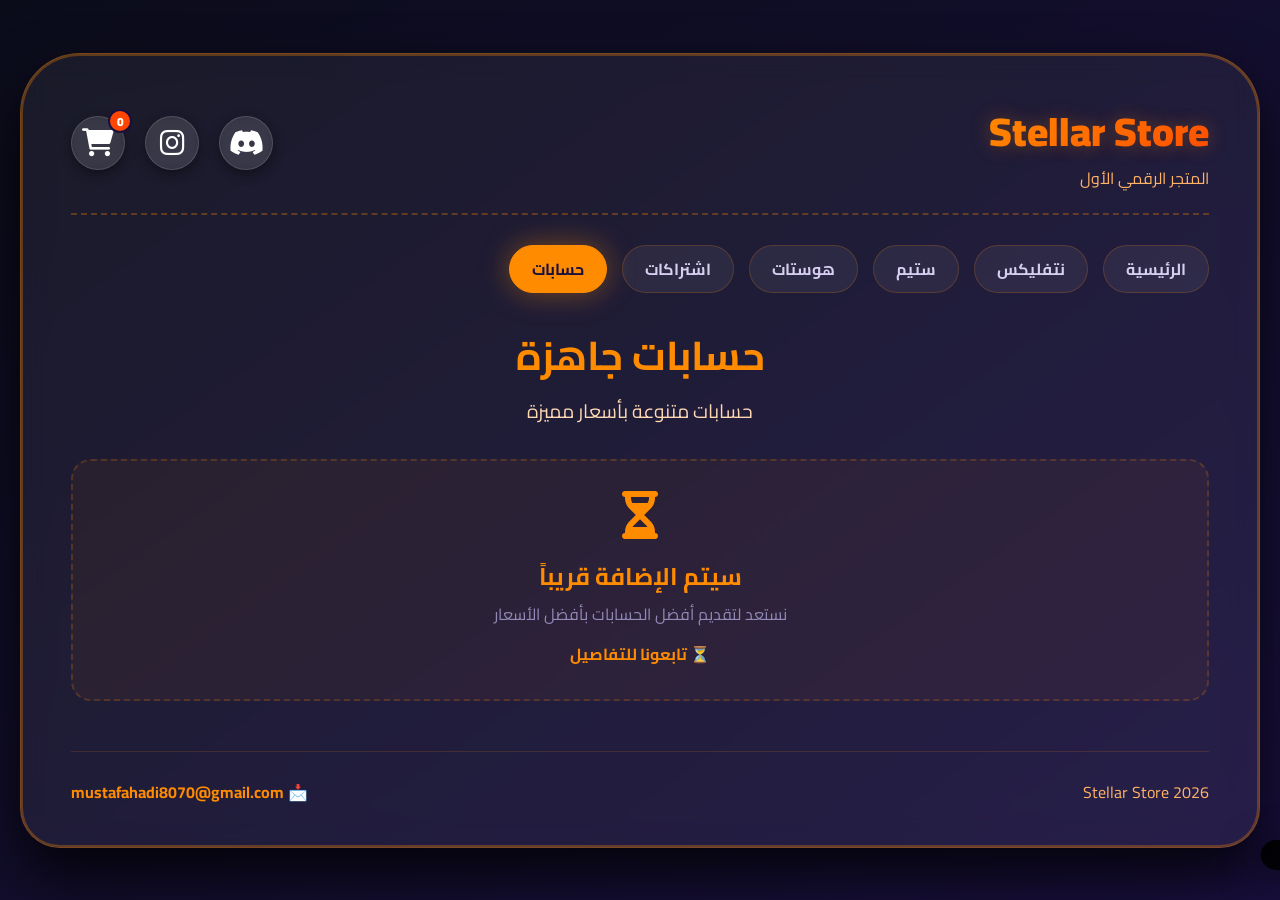
==== accounts.html @ 6b69364e "Add files via upload" ====
<!DOCTYPE html>
<html lang="ar" dir="rtl">
<head>
    <meta charset="UTF-8">
    <meta name="viewport" content="width=device-width, initial-scale=1.0">
    <title>Stellar Store – حسابات</title>
    <link rel="preconnect" href="https://fonts.googleapis.com">
    <link rel="preconnect" href="https://fonts.gstatic.com" crossorigin>
    <link href="https://fonts.googleapis.com/css2?family=Cairo:wght@400;700;900&display=swap" rel="stylesheet">
    <link rel="stylesheet" href="https://cdnjs.cloudflare.com/ajax/libs/font-awesome/6.0.0-beta3/css/all.min.css">
    <link rel="stylesheet" href="style.css">
    <style>
        .accounts-grid {
            display: grid;
            grid-template-columns: repeat(auto-fit, minmax(280px, 1fr));
            gap: 25px;
            margin: 30px 0;
        }
        .account-card {
            background: rgba(255, 255, 255, 0.07);
            border-radius: 30px;
            padding: 25px 20px;
            text-align: center;
            backdrop-filter: blur(6px);
            border: 1px solid rgba(255, 255, 255, 0.08);
            transition: all 0.3s ease;
            box-shadow: 0 8px 20px rgba(0, 0, 0, 0.4);
        }
        .account-card:hover {
            transform: translateY(-12px) scale(1.02);
            background: rgba(255, 140, 0, 0.15);
            border-color: #ff8c00;
            box-shadow: 0 15px 45px rgba(255, 140, 0, 0.25);
            filter: blur(0.3px) brightness(1.2);
        }
        .account-card i {
            font-size: 4rem;
            margin-bottom: 15px;
            background: linear-gradient(135deg, #ff8c00, #ff4500);
            -webkit-background-clip: text;
            -webkit-text-fill-color: transparent;
            background-clip: text;
        }
        .account-card h3 {
            color: #fff4e6;
            font-size: 1.5rem;
            margin-bottom: 5px;
        }
        .account-card p {
            color: #ffcc99;
            font-size: 0.95rem;
            margin-bottom: 10px;
        }
        .account-card .price-tag {
            font-size: 1.3rem;
            margin: 10px 0;
        }
        .account-card .btn-cart {
            font-size: 0.95rem;
            padding: 8px 25px;
        }
        .coming-soon {
            background: rgba(255, 140, 0, 0.05);
            border-radius: 20px;
            padding: 30px;
            text-align: center;
            border: 2px dashed rgba(255, 140, 0, 0.2);
            margin: 30px 0;
        }
        .coming-soon i {
            font-size: 3rem;
            color: #ff8c00;
            margin-bottom: 15px;
        }
        .coming-soon h3 {
            color: #ff8c00;
            font-size: 1.5rem;
        }
        .coming-soon p {
            color: #928bb8;
        }
        .section-title {
            color: #ff8c00;
            font-size: 1.8rem;
            margin: 30px 0 15px;
            text-align: center;
        }
    </style>
</head>
<body>
<div class="container">
    <header class="header">
        <div class="logo">
            <h1>Stellar Store</h1>
            <span>المتجر الرقمي الأول</span>
        </div>
        <div class="social-icons">
            <a href="https://discord.gg/4xdy38BU9E" target="_blank" rel="noopener noreferrer"><i class="fab fa-discord"></i></a>
            <a href="https://www.instagram.com/stellatstore/" target="_blank" rel="noopener noreferrer"><i class="fab fa-instagram"></i></a>
            <a href="cart.html" class="cart-icon">
                <i class="fas fa-shopping-cart"></i>
                <span class="cart-count" id="cartCount">0</span>
            </a>
        </div>
    </header>

    <nav class="nav-links">
        <a href="index.html">الرئيسية</a>
        <a href="netflix.html">نتفليكس</a>
        <a href="steam.html">ستيم</a>
        <a href="hosting.html">هوستات</a>
        <a href="subscriptions.html">اشتراكات</a>
        <a href="accounts.html" class="active">حسابات</a>
    </nav>

    <div style="text-align: center; margin: 20px 0 30px;">
        <h2 style="color: #ff8c00; font-size: 2.5rem;">حسابات جاهزة</h2>
        <p style="color: #ffd9b3; font-size: 1.2rem;">حسابات متنوعة بأسعار مميزة</p>
    </div>

    <!-- ====== قريباً ====== -->
    <div class="coming-soon">
        <i class="fas fa-hourglass-half"></i>
        <h3>سيتم الإضافة قريباً</h3>
        <p>نستعد لتقديم أفضل الحسابات بأفضل الأسعار</p>
        <p style="color: #ff8c00; margin-top: 10px; font-weight: 700;">⏳ تابعونا للتفاصيل</p>
    </div>

    <!-- ====== نموذج للحسابات (سيتم تفعيله لاحقاً) ====== -->
    <!--
    <div class="accounts-grid">
        <div class="account-card">
            <i class="fas fa-user-circle"></i>
            <h3>نوع الحساب</h3>
            <p>وصف الحساب</p>
            <div class="price-tag">X.XXX د.ع</div>
            <button class="btn-cart" onclick="addToCartAccount('اسم الحساب', 'السعر')">
                <i class="fas fa-plus-circle"></i> أضف للسلة
            </button>
        </div>
    </div>
    -->

    <div class="footer">
        <span>2026 Stellar Store</span>
        <span>📩 <a href="mailto:mustafahadi8070@gmail.com">mustafahadi8070@gmail.com</a></span>
    </div>
</div>

<div class="toast" id="toast"></div>

<script>
function addToCartAccount(name, price) {
    let cart = JSON.parse(localStorage.getItem('cart') || '[]');
    const existing = cart.find(item => item.name === name);
    
    if (existing) {
        existing.quantity = (existing.quantity || 1) + 1;
    } else {
        cart.push({ 
            id: Date.now() + Math.random(), 
            name: name, 
            price: price, 
            image: 'https://via.placeholder.com/60x60/ff8c00/1a1040?text=A',
            quantity: 1 
        });
    }
    
    localStorage.setItem('cart', JSON.stringify(cart));
    updateCartCount();
    showToast(`تمت إضافة "${name}" إلى السلة`);
}

function updateCartCount() {
    const cart = JSON.parse(localStorage.getItem('cart') || '[]');
    const count = cart.reduce((sum, item) => sum + (item.quantity || 1), 0);
    document.getElementById('cartCount').textContent = count;
}

function showToast(message) {
    const toast = document.getElementById('toast');
    toast.textContent = message;
    toast.classList.add('show');
    setTimeout(() => toast.classList.remove('show'), 3000);
}

document.addEventListener('DOMContentLoaded', updateCartCount);
</script>
</body>
</html>
---- style.css ----
* {
    margin: 0;
    padding: 0;
    box-sizing: border-box;
}

body {
    font-family: 'Cairo', sans-serif;
    background: linear-gradient(145deg, #0b0c1a 0%, #1a1040 100%);
    min-height: 100vh;
    color: #fff;
    padding: 20px;
    display: flex;
    justify-content: center;
    align-items: center;
}

.container {
    max-width: 1400px;
    width: 100%;
    background: rgba(255, 255, 255, 0.06);
    backdrop-filter: blur(14px);
    -webkit-backdrop-filter: blur(14px);
    border-radius: 60px 60px 40px 40px;
    padding: 40px 50px;
    box-shadow: 0 30px 60px rgba(0, 0, 0, 0.8), 0 0 0 2px rgba(255, 140, 0, 0.3) inset;
    border: 1px solid rgba(255, 140, 0, 0.4);
    transition: all 0.3s ease;
}

.container:hover {
    box-shadow: 0 30px 60px rgba(0, 0, 0, 0.9), 0 0 0 3px rgba(255, 140, 0, 0.6) inset;
}

.header {
    display: flex;
    justify-content: space-between;
    align-items: center;
    flex-wrap: wrap;
    gap: 20px;
    margin-bottom: 30px;
    border-bottom: 2px dashed rgba(255, 140, 0, 0.3);
    padding-bottom: 20px;
}

.logo h1 {
    font-size: 2.5rem;
    font-weight: 900;
    background: linear-gradient(135deg, #ff8c00, #ff6a00, #ff4500);
    -webkit-background-clip: text;
    -webkit-text-fill-color: transparent;
    background-clip: text;
    text-shadow: 0 0 20px rgba(255, 140, 0, 0.3);
    transition: all 0.2s ease;
}

.logo h1:hover {
    filter: blur(0.5px) brightness(1.3);
    transform: scale(1.02);
}

.logo span {
    font-size: 1rem;
    color: #ffb366;
    display: block;
    margin-top: -6px;
}

.social-icons {
    display: flex;
    gap: 20px;
    align-items: center;
}

.social-icons a {
    display: inline-flex;
    align-items: center;
    justify-content: center;
    width: 54px;
    height: 54px;
    border-radius: 30px;
    background: rgba(255, 255, 255, 0.08);
    backdrop-filter: blur(4px);
    border: 1px solid rgba(255, 255, 255, 0.15);
    color: #fff;
    font-size: 28px;
    transition: 0.25s ease;
    text-decoration: none;
    box-shadow: 0 4px 12px rgba(0, 0, 0, 0.4);
}

.social-icons a:hover {
    transform: scale(1.15) translateY(-5px);
    background: #ff8c00;
    color: #1a1040;
    border-color: #ff8c00;
    box-shadow: 0 0 40px rgba(255, 140, 0, 0.7);
    filter: blur(0.3px) brightness(1.4);
}

.social-icons a:first-child:hover {
    background: #5865F2;
    border-color: #5865F2;
    color: #fff;
    box-shadow: 0 0 40px rgba(88, 101, 242, 0.7);
    filter: blur(0.3px) brightness(1.4);
}

.cart-icon {
    position: relative;
    display: inline-flex;
    align-items: center;
    justify-content: center;
    width: 54px;
    height: 54px;
    border-radius: 30px;
    background: rgba(255, 140, 0, 0.15);
    backdrop-filter: blur(4px);
    border: 2px solid #ff8c00;
    color: #ff8c00;
    font-size: 28px;
    transition: 0.25s ease;
    text-decoration: none;
    box-shadow: 0 4px 12px rgba(0, 0, 0, 0.4);
}

.cart-icon:hover {
    transform: scale(1.1) translateY(-5px);
    background: #ff8c00;
    color: #1a1040;
    box-shadow: 0 0 40px rgba(255, 140, 0, 0.7);
}

.cart-count {
    position: absolute;
    top: -8px;
    right: -8px;
    background: #ff4500;
    color: #fff;
    border-radius: 50%;
    width: 24px;
    height: 24px;
    font-size: 12px;
    font-weight: 900;
    display: flex;
    align-items: center;
    justify-content: center;
    border: 2px solid #1a1040;
}

.nav-links {
    display: flex;
    gap: 15px;
    flex-wrap: wrap;
    margin: 15px 0 25px;
}

.nav-links a {
    color: #d6cff0;
    text-decoration: none;
    font-weight: 700;
    padding: 8px 22px;
    border-radius: 40px;
    background: rgba(255, 255, 255, 0.06);
    border: 1px solid rgba(255, 140, 0, 0.2);
    transition: 0.25s ease;
    font-size: 1rem;
    position: relative;
    overflow: hidden;
}

.nav-links a:hover {
    background: #ff8c00;
    color: #1a1040;
    box-shadow: 0 0 35px rgba(255, 140, 0, 0.5);
    transform: scale(1.05) translateY(-2px);
    filter: blur(0.2px) brightness(1.2);
    border-color: #ff8c00;
}

.nav-links a.active {
    background: #ff8c00;
    color: #1a1040;
    border-color: #ff8c00;
    box-shadow: 0 0 30px rgba(255, 140, 0, 0.4);
}

.nav-links a::after {
    content: '';
    position: absolute;
    top: -50%;
    left: -50%;
    width: 200%;
    height: 200%;
    background: radial-gradient(circle, rgba(255, 140, 0, 0.2) 0%, transparent 70%);
    opacity: 0;
    transition: all 0.4s ease;
    pointer-events: none;
}

.nav-links a:hover::after {
    opacity: 1;
    transform: scale(1.5);
    filter: blur(8px);
}

.btn-cart {
    display: inline-flex;
    align-items: center;
    gap: 8px;
    background: linear-gradient(135deg, #ff8c00, #ff6a00);
    color: #fff;
    font-weight: 900;
    font-size: 0.9rem;
    padding: 8px 20px;
    border-radius: 40px;
    text-decoration: none;
    border: none;
    cursor: pointer;
    transition: all 0.25s ease;
    box-shadow: 0 5px 15px rgba(255, 140, 0, 0.3);
}

.btn-cart:hover {
    transform: scale(1.05);
    background: linear-gradient(135deg, #ffa500, #ff4500);
    box-shadow: 0 0 40px rgba(255, 140, 0, 0.5);
    filter: blur(0.2px) brightness(1.2);
}

.btn-cart.added {
    background: linear-gradient(135deg, #00c851, #007e33);
    box-shadow: 0 5px 15px rgba(0, 200, 81, 0.3);
}

.btn-cart.added:hover {
    background: linear-gradient(135deg, #00e661, #009944);
}

.btn-primary {
    display: inline-block;
    background: linear-gradient(135deg, #ff8c00, #ff6a00);
    color: #fff;
    font-weight: 900;
    font-size: 1.3rem;
    padding: 16px 48px;
    border-radius: 60px;
    text-decoration: none;
    box-shadow: 0 10px 25px rgba(255, 140, 0, 0.4);
    transition: all 0.25s ease;
    border: 1px solid rgba(255, 140, 0, 0.5);
}

.btn-primary:hover {
    transform: scale(1.05);
    background: linear-gradient(135deg, #ffa500, #ff4500);
    box-shadow: 0 0 50px rgba(255, 140, 0, 0.6);
    filter: blur(0.2px) brightness(1.3);
}

.btn-secondary {
    display: inline-block;
    background: rgba(255, 255, 255, 0.1);
    color: #fff;
    font-weight: 700;
    padding: 12px 35px;
    border-radius: 60px;
    text-decoration: none;
    border: 2px solid #ff8c00;
    transition: all 0.25s ease;
}

.btn-secondary:hover {
    background: #ff8c00;
    color: #1a1040;
    box-shadow: 0 0 40px rgba(255, 140, 0, 0.5);
    filter: blur(0.2px) brightness(1.3);
    transform: scale(1.03);
}

.btn-danger {
    display: inline-block;
    background: linear-gradient(135deg, #ff4444, #cc0000);
    color: #fff;
    font-weight: 700;
    padding: 8px 20px;
    border-radius: 40px;
    text-decoration: none;
    border: none;
    cursor: pointer;
    transition: all 0.25s ease;
}

.btn-danger:hover {
    transform: scale(1.05);
    box-shadow: 0 0 30px rgba(255, 68, 68, 0.5);
}

/* ========== شبكة الألعاب ========== */
.games-grid {
    display: grid;
    grid-template-columns: repeat(auto-fill, minmax(220px, 1fr));
    gap: 20px;
    margin: 30px 0;
}

.game-card {
    background: rgba(255, 255, 255, 0.07);
    border-radius: 20px;
    overflow: hidden;
    backdrop-filter: blur(6px);
    border: 1px solid rgba(255, 255, 255, 0.08);
    transition: all 0.3s ease;
    box-shadow: 0 8px 20px rgba(0, 0, 0, 0.4);
    display: flex;
    flex-direction: column;
}

.game-card:hover {
    transform: translateY(-8px) scale(1.02);
    background: rgba(255, 140, 0, 0.12);
    border-color: #ff8c00;
    box-shadow: 0 15px 45px rgba(255, 140, 0, 0.2);
    filter: blur(0.2px) brightness(1.1);
}

.game-card img {
    width: 100%;
    height: 280px;
    object-fit: cover;
    background: #1a1040;
}

.game-card .game-info {
    padding: 12px 15px;
    flex: 1;
    display: flex;
    flex-direction: column;
}

.game-card .game-info h3 {
    font-size: 0.95rem;
    font-weight: 700;
    color: #fff4e6;
    margin-bottom: 4px;
    white-space: nowrap;
    overflow: hidden;
    text-overflow: ellipsis;
}

.game-card .game-info .game-price {
    color: #ff8c00;
    font-weight: 900;
    font-size: 1.1rem;
    margin: 5px 0 10px;
}

.game-card .game-info .btn-cart {
    width: 100%;
    justify-content: center;
    font-size: 0.85rem;
    padding: 8px 12px;
}

/* ========== صفحة السلة ========== */
.cart-container {
    max-width: 900px;
    margin: 0 auto;
}

.cart-item {
    display: flex;
    align-items: center;
    justify-content: space-between;
    background: rgba(255, 255, 255, 0.07);
    border-radius: 20px;
    padding: 15px 20px;
    margin: 10px 0;
    border: 1px solid rgba(255, 255, 255, 0.08);
    transition: all 0.3s ease;
    flex-wrap: wrap;
    gap: 10px;
}

.cart-item:hover {
    background: rgba(255, 140, 0, 0.1);
    border-color: #ff8c00;
}

.cart-item img {
    width: 60px;
    height: 60px;
    object-fit: cover;
    border-radius: 10px;
    background: #1a1040;
}

.cart-item .item-details {
    flex: 1;
    display: flex;
    align-items: center;
    gap: 15px;
    flex-wrap: wrap;
}

.cart-item .item-details h4 {
    color: #fff4e6;
    font-size: 1rem;
}

.cart-item .item-details span {
    color: #ff8c00;
    font-weight: 900;
}

.cart-total {
    text-align: center;
    margin: 30px 0;
    padding: 20px;
    background: rgba(255, 140, 0, 0.08);
    border-radius: 30px;
    border: 1px solid rgba(255, 140, 0, 0.2);
}

.cart-total h3 {
    color: #ff8c00;
    font-size: 2rem;
}

.empty-cart {
    text-align: center;
    padding: 60px 20px;
    color: #928bb8;
}

.empty-cart i {
    font-size: 4rem;
    color: #ff8c00;
    margin-bottom: 20px;
}

/* ====== نموذج إدخال البيانات ====== */
.order-form {
    background: rgba(255, 255, 255, 0.05);
    border-radius: 30px;
    padding: 30px 35px;
    margin: 25px 0;
    border: 1px solid rgba(255, 140, 0, 0.2);
    backdrop-filter: blur(6px);
    transition: all 0.3s ease;
}

.order-form:hover {
    border-color: #ff8c00;
    box-shadow: 0 0 30px rgba(255, 140, 0, 0.05);
}

.order-form h3 {
    color: #ff8c00;
    font-size: 1.5rem;
    margin-bottom: 20px;
    text-align: center;
}

.form-group {
    margin-bottom: 18px;
}

.form-group label {
    display: block;
    color: #ffd9b3;
    font-weight: 700;
    margin-bottom: 6px;
    font-size: 0.95rem;
}

.form-group label .required {
    color: #ff4444;
    margin-right: 4px;
}

.form-group input {
    width: 100%;
    padding: 12px 18px;
    border-radius: 15px;
    border: 2px solid rgba(255, 255, 255, 0.1);
    background: rgba(255, 255, 255, 0.06);
    color: #fff;
    font-size: 1rem;
    font-family: 'Cairo', sans-serif;
    transition: all 0.3s ease;
    outline: none;
}

.form-group input:focus {
    border-color: #ff8c00;
    box-shadow: 0 0 25px rgba(255, 140, 0, 0.15);
    background: rgba(255, 255, 255, 0.08);
}

.form-group input::placeholder {
    color: #928bb8;
}

.form-group input.error {
    border-color: #ff4444;
    box-shadow: 0 0 20px rgba(255, 68, 68, 0.15);
}

.form-row {
    display: grid;
    grid-template-columns: 1fr 1fr;
    gap: 20px;
}

.form-error {
    color: #ff4444;
    font-size: 0.85rem;
    margin-top: 5px;
    display: none;
}

.form-error.show {
    display: block;
}

.btn-submit-order {
    display: inline-block;
    background: linear-gradient(135deg, #ff8c00, #ff6a00);
    color: #fff;
    font-weight: 900;
    font-size: 1.2rem;
    padding: 14px 50px;
    border-radius: 60px;
    border: none;
    cursor: pointer;
    transition: all 0.25s ease;
    box-shadow: 0 10px 25px rgba(255, 140, 0, 0.4);
    width: 100%;
    font-family: 'Cairo', sans-serif;
}

.btn-submit-order:hover {
    transform: scale(1.02);
    background: linear-gradient(135deg, #ffa500, #ff4500);
    box-shadow: 0 0 50px rgba(255, 140, 0, 0.5);
    filter: blur(0.2px) brightness(1.2);
}

.btn-submit-order:disabled {
    opacity: 0.5;
    cursor: not-allowed;
    transform: none;
}

.btn-submit-order:disabled:hover {
    transform: none;
    box-shadow: 0 10px 25px rgba(255, 140, 0, 0.4);
}

/* ========== منتجات نتفليكس وهوستات ========== */
.products-grid {
    display: grid;
    grid-template-columns: repeat(auto-fit, minmax(280px, 1fr));
    gap: 25px;
    margin: 30px 0;
}

.product-card {
    background: rgba(255, 255, 255, 0.07);
    border-radius: 40px;
    padding: 30px 20px;
    text-align: center;
    backdrop-filter: blur(6px);
    border: 1px solid rgba(255, 255, 255, 0.08);
    transition: all 0.3s ease;
    box-shadow: 0 8px 20px rgba(0, 0, 0, 0.4);
}

.product-card:hover {
    transform: translateY(-12px) scale(1.02);
    background: rgba(255, 140, 0, 0.15);
    border-color: #ff8c00;
    box-shadow: 0 15px 45px rgba(255, 140, 0, 0.25);
    filter: blur(0.3px) brightness(1.2);
}

.product-card i {
    font-size: 3.5rem;
    margin-bottom: 12px;
    background: linear-gradient(135deg, #ff8c00, #ff4500);
    -webkit-background-clip: text;
    -webkit-text-fill-color: transparent;
    background-clip: text;
}

.product-card h3 {
    font-size: 1.4rem;
    font-weight: 700;
    color: #fff4e6;
    margin-bottom: 6px;
}

.product-card p {
    color: #ffcc99;
    font-size: 0.95rem;
}

.product-card .price-tag {
    font-size: 1.2rem;
    margin: 10px 0;
}

.badge {
    display: inline-block;
    margin-top: 12px;
    background: linear-gradient(135deg, #ff8c00, #ff6a00);
    color: #fff;
    font-weight: 700;
    padding: 4px 20px;
    border-radius: 40px;
    font-size: 0.8rem;
}

.hosting-grid {
    display: grid;
    grid-template-columns: repeat(auto-fit, minmax(250px, 1fr));
    gap: 25px;
    margin: 30px 0;
}

.hosting-card {
    background: rgba(255, 255, 255, 0.07);
    border-radius: 40px;
    padding: 25px 20px;
    backdrop-filter: blur(6px);
    border: 1px solid rgba(255, 255, 255, 0.08);
    transition: all 0.3s ease;
    box-shadow: 0 8px 20px rgba(0, 0, 0, 0.4);
    text-align: center;
}

.hosting-card:hover {
    transform: translateY(-12px) scale(1.02);
    background: rgba(255, 140, 0, 0.15);
    border-color: #ff8c00;
    box-shadow: 0 15px 45px rgba(255, 140, 0, 0.25);
    filter: blur(0.3px) brightness(1.2);
}

.hosting-card h3 {
    color: #ff8c00;
    font-size: 1.8rem;
    margin-bottom: 15px;
}

.hosting-card ul {
    list-style: none;
    text-align: right;
    margin: 15px 0;
}

.hosting-card ul li {
    padding: 8px 0;
    color: #ffd9b3;
    font-size: 1.05rem;
    border-bottom: 1px solid rgba(255, 255, 255, 0.05);
}

.hosting-card .price-tag {
    font-size: 1.5rem;
    margin-top: 10px;
}

/* ========== Toast ========== */
.toast {
    position: fixed;
    bottom: 30px;
    right: 30px;
    background: rgba(0, 0, 0, 0.9);
    color: #fff;
    padding: 15px 25px;
    border-radius: 15px;
    border-right: 4px solid #ff8c00;
    box-shadow: 0 10px 40px rgba(0, 0, 0, 0.6);
    transform: translateX(120%);
    transition: transform 0.4s ease;
    z-index: 1000;
    backdrop-filter: blur(10px);
}

.toast.show {
    transform: translateX(0);
}

/* ========== Footer ========== */
.footer {
    margin-top: 50px;
    text-align: center;
    font-size: 1rem;
    color: #ffb366;
    border-top: 1px solid rgba(255, 140, 0, 0.15);
    padding-top: 25px;
    display: flex;
    justify-content: space-between;
    flex-wrap: wrap;
    gap: 10px;
}

.footer a {
    color: #ff8c00;
    text-decoration: none;
    font-weight: 700;
    transition: all 0.25s ease;
}

.footer a:hover {
    filter: blur(0.2px) brightness(1.5);
    color: #ffa500;
}

/* ========== Responsive ========== */
@media (max-width: 850px) {
    .container { padding: 25px 20px; }
    .header { flex-direction: column; align-items: center; text-align: center; }
    .games-grid { grid-template-columns: repeat(auto-fill, minmax(170px, 1fr)); }
    .game-card img { height: 200px; }
    .form-row { grid-template-columns: 1fr; gap: 0; }
    .order-form { padding: 20px; }
}

@media (max-width: 480px) {
    .logo h1 { font-size: 2rem; }
    .btn-primary { padding: 14px 30px; font-size: 1.1rem; }
    .nav-links a { padding: 6px 14px; font-size: 0.85rem; }
    .games-grid { grid-template-columns: repeat(auto-fill, minmax(140px, 1fr)); }
    .game-card img { height: 160px; }
    .game-card .game-info h3 { font-size: 0.8rem; }
    .cart-item .item-details { flex-direction: column; align-items: flex-start; }
}
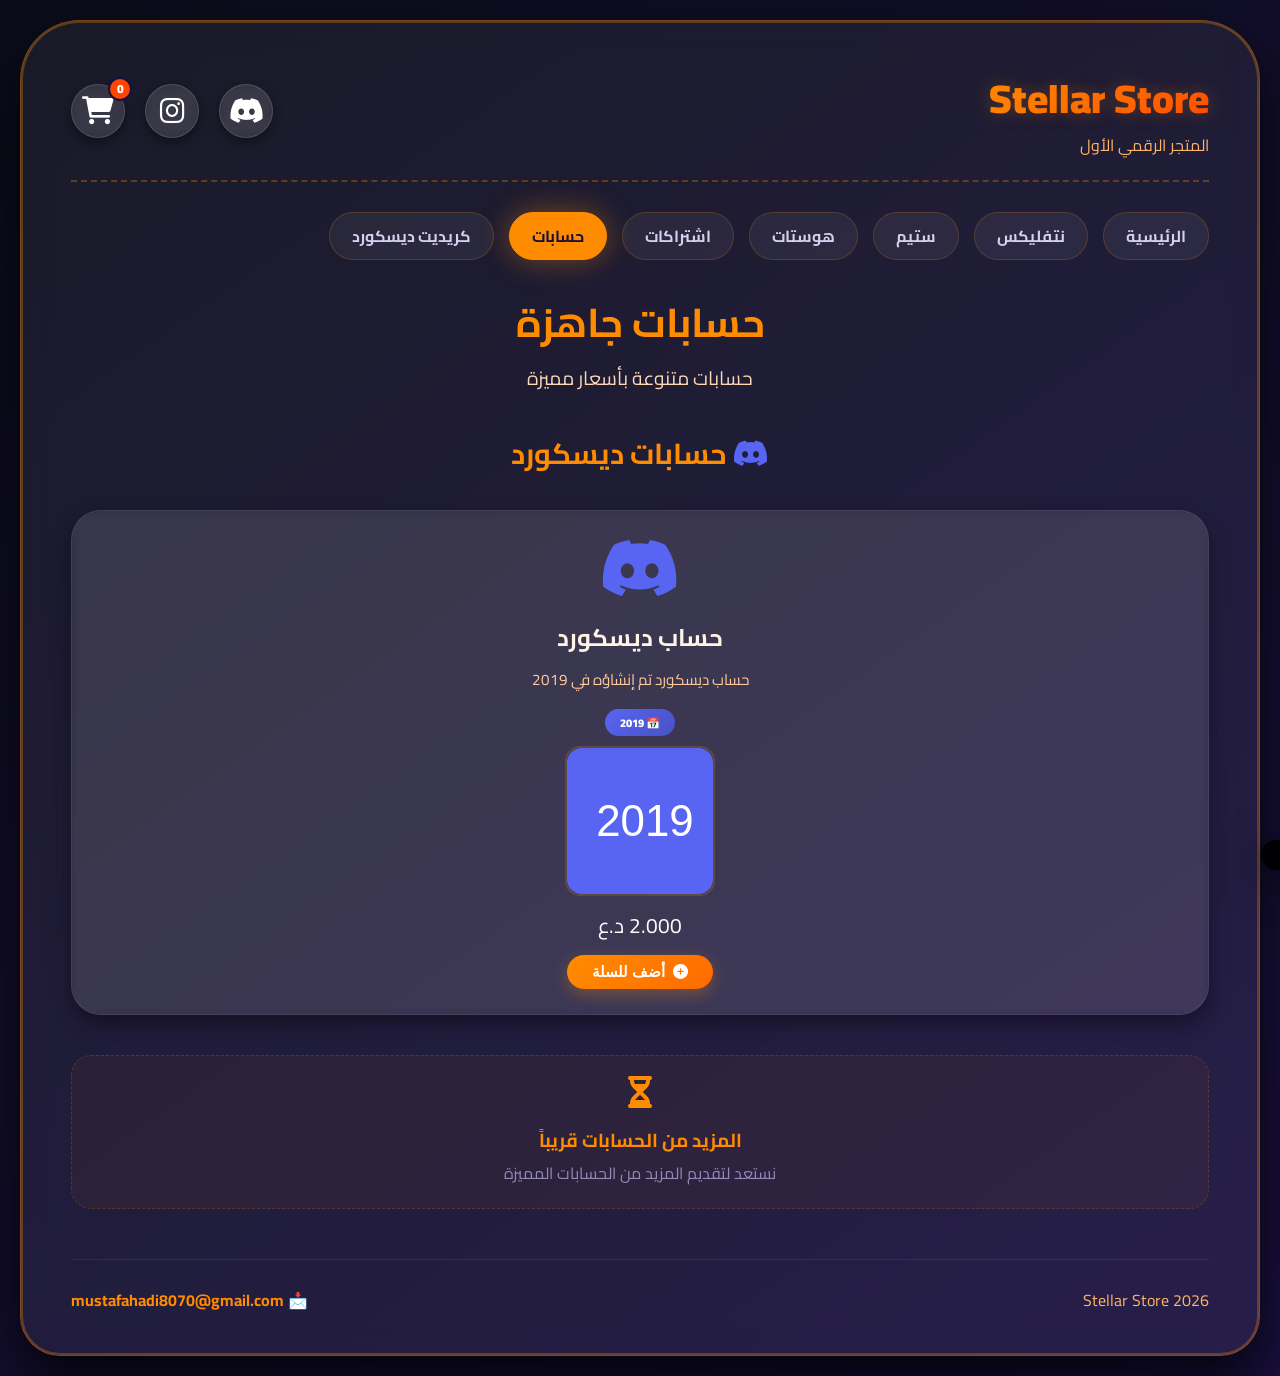
==== commit 6d117c6a: "Add files via upload" ====
--- a/accounts.html
+++ b/accounts.html
@@ -33,13 +33,10 @@
             box-shadow: 0 15px 45px rgba(255, 140, 0, 0.25);
             filter: blur(0.3px) brightness(1.2);
         }
-        .account-card i {
+        .account-card .discord-icon {
             font-size: 4rem;
             margin-bottom: 15px;
-            background: linear-gradient(135deg, #ff8c00, #ff4500);
-            -webkit-background-clip: text;
-            -webkit-text-fill-color: transparent;
-            background-clip: text;
+            color: #5865F2;
         }
         .account-card h3 {
             color: #fff4e6;
@@ -59,31 +56,28 @@
             font-size: 0.95rem;
             padding: 8px 25px;
         }
-        .coming-soon {
-            background: rgba(255, 140, 0, 0.05);
+        .account-card .badge-year {
+            display: inline-block;
+            background: linear-gradient(135deg, #5865F2, #4752c4);
+            color: #fff;
+            font-weight: 900;
+            padding: 3px 15px;
             border-radius: 20px;
-            padding: 30px;
-            text-align: center;
-            border: 2px dashed rgba(255, 140, 0, 0.2);
-            margin: 30px 0;
-        }
-        .coming-soon i {
-            font-size: 3rem;
-            color: #ff8c00;
-            margin-bottom: 15px;
-        }
-        .coming-soon h3 {
-            color: #ff8c00;
-            font-size: 1.5rem;
-        }
-        .coming-soon p {
-            color: #928bb8;
+            font-size: 0.7rem;
+            margin-top: 5px;
         }
         .section-title {
             color: #ff8c00;
             font-size: 1.8rem;
             margin: 30px 0 15px;
             text-align: center;
+        }
+        .account-card img {
+            max-width: 150px;
+            border-radius: 15px;
+            margin: 10px auto;
+            display: block;
+            border: 2px solid rgba(255, 140, 0, 0.2);
         }
     </style>
 </head>
@@ -111,6 +105,7 @@
         <a href="hosting.html">هوستات</a>
         <a href="subscriptions.html">اشتراكات</a>
         <a href="accounts.html" class="active">حسابات</a>
+        <a href="discord-credit.html">كريديت ديسكورد</a>
     </nav>
 
     <div style="text-align: center; margin: 20px 0 30px;">
@@ -118,28 +113,31 @@
         <p style="color: #ffd9b3; font-size: 1.2rem;">حسابات متنوعة بأسعار مميزة</p>
     </div>
 
-    <!-- ====== قريباً ====== -->
-    <div class="coming-soon">
-        <i class="fas fa-hourglass-half"></i>
-        <h3>سيتم الإضافة قريباً</h3>
-        <p>نستعد لتقديم أفضل الحسابات بأفضل الأسعار</p>
-        <p style="color: #ff8c00; margin-top: 10px; font-weight: 700;">⏳ تابعونا للتفاصيل</p>
-    </div>
+    <!-- ====== حسابات ديسكورد ====== -->
+    <h3 class="section-title"><i class="fab fa-discord" style="color: #5865F2;"></i> حسابات ديسكورد</h3>
 
-    <!-- ====== نموذج للحسابات (سيتم تفعيله لاحقاً) ====== -->
-    <!--
     <div class="accounts-grid">
         <div class="account-card">
-            <i class="fas fa-user-circle"></i>
-            <h3>نوع الحساب</h3>
-            <p>وصف الحساب</p>
-            <div class="price-tag">X.XXX د.ع</div>
-            <button class="btn-cart" onclick="addToCartAccount('اسم الحساب', 'السعر')">
+            <i class="fab fa-discord discord-icon"></i>
+            <h3>حساب ديسكورد</h3>
+            <p>حساب ديسكورد تم إنشاؤه في 2019</p>
+            <span class="badge-year">📅 2019</span>
+            <div style="margin: 10px 0;">
+                <img src="data:image/svg+xml,%3Csvg xmlns='http://www.w3.org/2000/svg' width='150' height='150' viewBox='0 0 150 150'%3E%3Crect width='150' height='150' fill='%235865F2' rx='15'/%3E%3Ctext x='30' y='90' font-family='Arial' font-size='45' fill='white'%3E2019%3C/text%3E%3C/svg%3E" alt="Discord Account 2019">
+            </div>
+            <div class="price-tag">2.000 د.ع</div>
+            <button class="btn-cart" onclick="addToCartAccount('حساب ديسكورد - 2019', '2.000 د.ع')">
                 <i class="fas fa-plus-circle"></i> أضف للسلة
             </button>
         </div>
     </div>
-    -->
+
+    <!-- ====== المزيد قريباً ====== -->
+    <div style="text-align: center; margin: 40px 0; padding: 20px; background: rgba(255, 140, 0, 0.05); border-radius: 20px; border: 1px dashed rgba(255, 140, 0, 0.2);">
+        <i class="fas fa-hourglass-half" style="font-size: 2rem; color: #ff8c00;"></i>
+        <h3 style="color: #ff8c00; margin-top: 10px;">المزيد من الحسابات قريباً</h3>
+        <p style="color: #928bb8;">نستعد لتقديم المزيد من الحسابات المميزة</p>
+    </div>
 
     <div class="footer">
         <span>2026 Stellar Store</span>
@@ -161,7 +159,7 @@
             id: Date.now() + Math.random(), 
             name: name, 
             price: price, 
-            image: 'https://via.placeholder.com/60x60/ff8c00/1a1040?text=A',
+            image: 'https://via.placeholder.com/60x60/5865F2/ffffff?text=D',
             quantity: 1 
         });
     }
